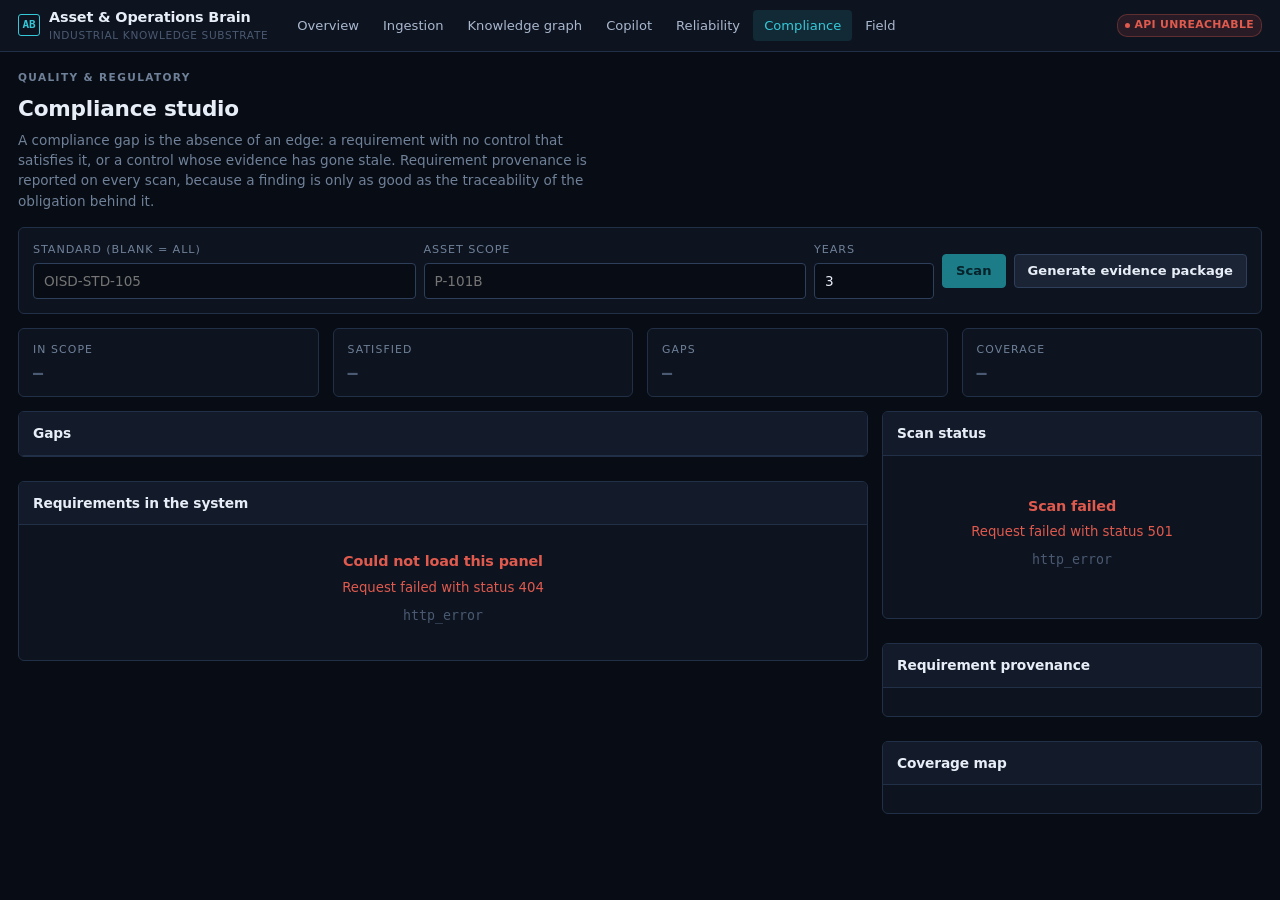
==== web/compliance.html @ 3c2814e4 "Day 1: foundation and system skeleton Builds the shared knowledge substrate the five capabilities si" ====
<!DOCTYPE html>
<html lang="en">
<head>
  <meta charset="utf-8">
  <meta name="viewport" content="width=device-width, initial-scale=1">
  <title>Compliance · Asset &amp; Operations Brain</title>
  <link rel="stylesheet" href="css/base.css">
  <style>
    .heat { display: grid; grid-template-columns: repeat(auto-fill, minmax(24px, 1fr)); gap: 3px; }
    .heat i { aspect-ratio: 1; border-radius: 2px; display: block; cursor: pointer; }
    .heat i.satisfied { background: var(--ok-bg); border: 1px solid var(--ok); }
    .heat i.no_control { background: var(--danger-bg); border: 1px solid var(--danger); }
    .heat i.evidence_stale, .heat i.evidence_missing { background: var(--warn-bg); border: 1px solid var(--warn); }
  </style>
</head>
<body>
  <header class="app-header" data-app-header></header>

  <main class="app-main">
    <div class="page-head">
      <div>
        <p class="eyebrow">Quality &amp; regulatory</p>
        <h1>Compliance studio</h1>
        <p class="lede">
          A compliance gap is the absence of an edge: a requirement with no control that satisfies
          it, or a control whose evidence has gone stale. Requirement provenance is reported on
          every scan, because a finding is only as good as the traceability of the obligation
          behind it.
        </p>
      </div>
    </div>

    <div class="card" style="margin-bottom:14px">
      <div class="card-body">
        <form class="toolbar" data-scan-form>
          <label class="field grow" style="margin:0">
            <span>Standard (blank = all)</span>
            <input type="text" name="standard" placeholder="OISD-STD-105" list="standard-list">
            <datalist id="standard-list"></datalist>
          </label>
          <label class="field grow" style="margin:0">
            <span>Asset scope</span>
            <input type="text" name="asset_tag" placeholder="P-101B">
          </label>
          <label class="field" style="margin:0;width:120px">
            <span>Years</span>
            <input type="number" name="years" value="3" min="1" max="25">
          </label>
          <button class="primary" type="submit">Scan</button>
          <button type="button" data-evidence-pack>Generate evidence package</button>
        </form>
      </div>
    </div>

    <section class="grid cols-4" data-summary aria-label="Compliance summary">
      <div class="metric"><div class="metric-label">In scope</div><div class="metric-value is-pending">—</div></div>
      <div class="metric"><div class="metric-label">Satisfied</div><div class="metric-value is-pending">—</div></div>
      <div class="metric"><div class="metric-label">Gaps</div><div class="metric-value is-pending">—</div></div>
      <div class="metric"><div class="metric-label">Coverage</div><div class="metric-value is-pending">—</div></div>
    </section>

    <div class="grid sidebar" style="margin-top:14px">
      <div class="stack">
        <section class="card">
          <div class="card-head">
            <h2>Gaps</h2>
            <span class="small dim" data-gap-count></span>
          </div>
          <div class="card-body flush scroll-y h-520" data-gaps></div>
        </section>

        <section class="card">
          <div class="card-head">
            <h2>Requirements in the system</h2>
            <span class="small dim" data-req-count></span>
          </div>
          <div class="card-body flush scroll-y h-360" data-requirements></div>
        </section>
      </div>

      <div class="stack">
        <section class="card">
          <div class="card-head"><h2>Scan status</h2></div>
          <div class="card-body" data-status></div>
        </section>

        <!-- Provenance is a first-class panel here, not a footnote. -->
        <section class="card">
          <div class="card-head"><h2>Requirement provenance</h2></div>
          <div class="card-body" data-provenance></div>
        </section>

        <section class="card">
          <div class="card-head"><h2>Coverage map</h2></div>
          <div class="card-body" data-heat></div>
        </section>

        <section class="card" data-detail-card hidden>
          <div class="card-head"><h2>Requirement</h2><button class="small ghost" data-close-detail>Close</button></div>
          <div class="card-body" data-detail></div>
        </section>
      </div>
    </div>
  </main>

  <script type="module">
    import { api } from './js/api.js';
    import {
      esc, provBadge, renderLoading, renderError, renderEmpty, renderCapability,
      mountHeader, mountSystemStatus, fmtDate, fmtNumber,
    } from './js/ui.js';

    mountHeader('compliance.html');
    mountSystemStatus(api);

    const $ = (sel) => document.querySelector(sel);
    let lastScan = null;

    function metric(label, value, foot, pending = false) {
      return `<div class="metric">
        <div class="metric-label">${esc(label)}</div>
        <div class="metric-value${pending ? ' is-pending' : ''}">${esc(value)}</div>
        ${foot ? `<div class="metric-foot">${foot}</div>` : ''}
      </div>`;
    }

    async function scan(scope) {
      const status = $('[data-status]');
      renderLoading(status, 'Scanning');
      renderLoading($('[data-gaps]'));
      try {
        const result = await api.compliance({ scope });
        lastScan = result;

        status.innerHTML = renderCapability(result.status);

        $('[data-summary]').innerHTML = [
          metric('In scope', fmtNumber(result.requirements_in_scope), provBadge('reference_taxonomy')),
          metric('Satisfied', fmtNumber(result.satisfied), provBadge('calculated_metric')),
          metric('Gaps', fmtNumber(result.gaps.length), provBadge('calculated_metric')),
          metric('Coverage',
                 result.coverage_pct === null ? 'n/a' : `${result.coverage_pct}%`,
                 provBadge('calculated_metric'),
                 result.coverage_pct === null),
        ].join('');

        renderProvenance(result);
        renderGaps(result.gaps);
        renderHeat(result);
      } catch (error) {
        renderError(status, error, { title: 'Scan failed' });
        $('[data-gaps]').innerHTML = '';
      }
    }

    function renderProvenance(result) {
      const node = $('[data-provenance]');
      const entries = Object.entries(result.requirement_provenance || {});
      if (!entries.length) {
        node.innerHTML = '<p class="small muted">No requirements loaded.</p>';
        return;
      }
      const paraphrased = result.requirement_provenance.paraphrase_for_demo || 0;
      node.innerHTML = `
        <dl class="kv">${entries.map(([status, count]) => `
          <dt>${esc(status.replaceAll('_', ' '))}</dt>
          <dd class="mono tabular">${count}</dd>`).join('')}</dl>
        ${paraphrased ? `
          <div class="capability" style="margin-top:12px;border-color:var(--warn)">
            <h4><span class="badge warn">Not audit-grade</span></h4>
            <p>${paraphrased} requirement(s) in scope carry plain-English text written for this
               project rather than verbatim standard text. Findings against them demonstrate the
               mechanism; they must not be used to assert a regulatory position.</p>
            <p class="small dim">See <code>data/requirements/README.md</code> for how to replace them.</p>
          </div>` : ''}`;
    }

    function renderGaps(gaps) {
      const node = $('[data-gaps]');
      $('[data-gap-count]').textContent = `${gaps.length} gap(s)`;
      if (!gaps.length) {
        renderEmpty(node, {
          title: 'No gaps in scope',
          body: 'Every requirement in scope is satisfied by a control with current evidence.',
        });
        return;
      }
      const severityBadge = { high: 'danger', medium: 'warn', low: 'neutral' };
      const typeLabel = {
        no_control: 'No control',
        content_gap: 'Inadequate control',
        evidence_stale: 'Evidence stale',
        evidence_missing: 'Evidence missing',
      };
      node.innerHTML = `<ul class="list">${gaps.map((gap) => `
        <li class="is-clickable" data-req="${esc(gap.req_id)}">
          <div class="row" style="justify-content:space-between">
            <span class="row tight">
              <span class="badge ${severityBadge[gap.severity] || 'neutral'}">${esc(gap.severity)}</span>
              <span class="badge neutral no-dot">${esc(typeLabel[gap.gap_type] || gap.gap_type)}</span>
              <strong class="mono small">${esc(gap.source_standard)} ${esc(gap.clause)}</strong>
            </span>
            <span class="row tight">
              <span class="badge ${gap.modality === 'shall' ? 'danger' : 'neutral'} no-dot"
                    title="shall = mandatory, should = recommended, may = permissive. These carry different legal weight.">${esc(gap.modality)}</span>
              ${provBadge(gap.data_class)}
            </span>
          </div>
          <div class="small" style="margin-top:5px;color:var(--fg-0)">${esc(gap.obligation_text)}</div>
          <div class="small dim" style="margin-top:4px">${esc(gap.detail)}</div>
          ${gap.latest_evidence ? `<div class="ts" style="margin-top:3px">latest evidence ${fmtDate(gap.latest_evidence)}</div>` : ''}
        </li>`).join('')}</ul>`;
    }

    function renderHeat(result) {
      const node = $('[data-heat]');
      const total = result.requirements_in_scope;
      if (!total) { node.innerHTML = '<p class="small muted">Nothing in scope.</p>'; return; }
      const gapByReq = new Map(result.gaps.map((g) => [g.req_id, g]));
      const cells = [];
      for (const gap of result.gaps) {
        cells.push(`<i class="${esc(gap.gap_type)}" data-req="${esc(gap.req_id)}"
                       title="${esc(`${gap.source_standard} ${gap.clause} — ${gap.gap_type}`)}"></i>`);
      }
      for (let i = 0; i < total - gapByReq.size; i += 1) {
        cells.push('<i class="satisfied" title="Satisfied with current evidence"></i>');
      }
      node.innerHTML = `
        <div class="heat">${cells.join('')}</div>
        <div class="row tight small dim" style="margin-top:10px">
          <span class="gv-key"><i style="width:9px;height:9px;border-radius:2px;display:inline-block;background:var(--ok)"></i> satisfied</span>
          <span class="gv-key"><i style="width:9px;height:9px;border-radius:2px;display:inline-block;background:var(--warn)"></i> evidence gap</span>
          <span class="gv-key"><i style="width:9px;height:9px;border-radius:2px;display:inline-block;background:var(--danger)"></i> no control</span>
        </div>`;
    }

    async function loadRequirements() {
      const node = $('[data-requirements]');
      renderLoading(node);
      try {
        const data = await api.requirements({ limit: 300 });
        $('[data-req-count]').textContent = `${data.total} loaded`;
        $('#standard-list').innerHTML = data.by_standard
          .map((s) => `<option value="${esc(s.source_standard)}">${s.n} requirement(s)</option>`).join('');

        if (!data.total) {
          renderEmpty(node, {
            title: 'No requirements loaded',
            body: 'Load a requirement set with scripts/load_requirements.py. See data/requirements/README.md for the provenance rules.',
          });
          return;
        }
        node.innerHTML = `<div class="table-wrap"><table class="data">
          <thead><tr><th>Requirement</th><th>Modality</th><th>Applies to</th><th class="num">Freq (mo)</th><th>Text status</th></tr></thead>
          <tbody>${data.items.map((r) => `
            <tr class="is-clickable" data-req="${esc(r.req_id)}">
              <td>
                <div class="mono small">${esc(r.source_standard)} ${esc(r.clause)}</div>
                <div class="small muted" style="max-width:44ch">${esc(r.obligation_text.slice(0, 110))}${r.obligation_text.length > 110 ? '…' : ''}</div>
              </td>
              <td><span class="badge ${r.modality === 'shall' ? 'danger' : 'neutral'} no-dot">${esc(r.modality)}</span></td>
              <td class="small muted">${esc(r.applies_to_class || 'any')}</td>
              <td class="num">${r.frequency_months ?? '—'}</td>
              <td><span class="badge ${r.text_status === 'verbatim' ? 'ok' : 'warn'} no-dot">${esc(r.text_status)}</span></td>
            </tr>`).join('')}</tbody></table></div>`;
        window.__requirements = new Map(data.items.map((r) => [r.req_id, r]));
      } catch (error) { renderError(node, error); }
    }

    document.addEventListener('click', (event) => {
      const target = event.target.closest('[data-req]');
      if (!target) return;
      const req = window.__requirements?.get(target.dataset.req);
      const gap = lastScan?.gaps.find((g) => g.req_id === target.dataset.req);
      if (!req && !gap) return;
      $('[data-detail-card]').hidden = false;
      const source = req || gap;
      $('[data-detail]').innerHTML = `
        <div class="row" style="margin-bottom:8px">
          <strong class="mono">${esc(source.source_standard)} ${esc(source.clause)}</strong>
          <span class="badge ${source.modality === 'shall' ? 'danger' : 'neutral'} no-dot">${esc(source.modality)}</span>
        </div>
        <p class="small" style="color:var(--fg-0)">${esc(source.obligation_text)}</p>
        <dl class="kv">
          <dt>Requirement id</dt><dd class="mono small">${esc(source.req_id)}</dd>
          ${req ? `
            <dt>Applies to class</dt><dd>${esc(req.applies_to_class || 'any')}</dd>
            <dt>Testable by</dt><dd class="mono small">${esc(req.testable_by || '—')}</dd>
            <dt>Frequency</dt><dd>${req.frequency_months ? `${req.frequency_months} months` : '—'}</dd>
            <dt>Text status</dt><dd><span class="badge ${req.text_status === 'verbatim' ? 'ok' : 'warn'} no-dot">${esc(req.text_status)}</span></dd>` : ''}
          ${gap ? `<dt>Gap</dt><dd><span class="badge danger">${esc(gap.gap_type)}</span></dd>
                   <dt>Detail</dt><dd class="small">${esc(gap.detail)}</dd>` : ''}
        </dl>
        ${req?.provenance_note ? `
          <div class="divider"></div>
          <h4>Provenance</h4>
          <p class="small muted">${esc(req.provenance_note)}</p>` : ''}`;
    });

    $('[data-close-detail]').addEventListener('click', () => { $('[data-detail-card]').hidden = true; });

    $('[data-scan-form]').addEventListener('submit', (event) => {
      event.preventDefault();
      const form = new FormData(event.currentTarget);
      scan({
        standard: String(form.get('standard') || '').trim() || null,
        asset_tag: String(form.get('asset_tag') || '').trim() || null,
        years: Number(form.get('years')) || 3,
      });
    });

    $('[data-evidence-pack]').addEventListener('click', async () => {
      const status = $('[data-status]');
      renderLoading(status, 'Requesting package');
      try {
        const response = await fetch('/api/v1/compliance/evidence-package', {
          method: 'POST',
          headers: { 'Content-Type': 'application/json' },
          body: JSON.stringify({ scope: { years: 3 } }),
        });
        const body = await response.json();
        status.innerHTML = renderCapability(body.status);
      } catch (error) { renderError(status, error); }
    });

    loadRequirements();
    scan({ years: 3 });
  </script>
</body>
</html>
---- web/css/base.css ----
/* =============================================================================
   Unified Asset & Operations Brain -- design system.

   Dark navy industrial. Restrained accent colours: colour carries meaning here,
   it is not decoration. Green/amber/red are reserved for confidence and
   severity, and the provenance badges have their own muted palette so they read
   as metadata rather than as alarms.

   No framework, no build step. Custom properties do the work a utility class
   library would otherwise do.
   ============================================================================= */

:root {
  /* Surfaces, darkest to lightest */
  --bg-0: #080c14;
  --bg-1: #0d131f;
  --bg-2: #131b2a;
  --bg-3: #1a2435;
  --bg-4: #223047;

  /* Lines */
  --line: #223047;
  --line-strong: #2e3f5c;

  /* Text */
  --fg-0: #e8eef7;
  --fg-1: #a9b8ce;
  --fg-2: #6f8199;
  --fg-3: #4a5a72;

  /* Accent: a single instrument cyan. Used for interaction, never for status. */
  --accent: #35c8d8;
  --accent-dim: #1c7c88;
  --accent-bg: rgba(53, 200, 216, 0.12);

  /* Status. These three mean exactly one thing each. */
  --ok: #3fb96a;
  --ok-bg: rgba(63, 185, 106, 0.13);
  --warn: #e0a53a;
  --warn-bg: rgba(224, 165, 58, 0.13);
  --danger: #e05a4e;
  --danger-bg: rgba(224, 90, 78, 0.13);
  --info: #5b8def;
  --info-bg: rgba(91, 141, 239, 0.13);

  /* Provenance badge palette -- deliberately muted, so a data-class label never
     competes with a real alarm for attention. */
  --prov-real: #6fa8dc;
  --prov-synthetic: #b07fd0;
  --prov-model: #d59a6a;
  --prov-calc: #7fc4a8;
  --prov-taxonomy: #8b9bb4;
  --prov-attested: #4fb37a;

  --radius: 4px;
  --radius-lg: 6px;
  --mono: ui-monospace, "SF Mono", "Cascadia Mono", "JetBrains Mono", Menlo, Consolas, monospace;
  --sans: "Inter", -apple-system, BlinkMacSystemFont, "Segoe UI", Roboto, system-ui, sans-serif;

  --shadow: 0 1px 2px rgba(0, 0, 0, 0.4), 0 4px 16px rgba(0, 0, 0, 0.25);
  --header-h: 52px;
}

*, *::before, *::after { box-sizing: border-box; }

html { color-scheme: dark; }

body {
  margin: 0;
  background: var(--bg-0);
  color: var(--fg-0);
  font-family: var(--sans);
  font-size: 13.5px;
  line-height: 1.5;
  -webkit-font-smoothing: antialiased;
}

/* ---------------------------------------------------------------- typography */

h1, h2, h3, h4 { margin: 0; font-weight: 600; letter-spacing: -0.01em; }
h1 { font-size: 1.35rem; }
h2 { font-size: 1.05rem; }
h3 { font-size: 0.92rem; }
h4 { font-size: 0.82rem; color: var(--fg-1); }
p { margin: 0 0 0.7em; }
a { color: var(--accent); text-decoration: none; }
a:hover { text-decoration: underline; }
code, .mono, .tag { font-family: var(--mono); font-size: 0.92em; }

.eyebrow {
  font-size: 0.66rem;
  font-weight: 600;
  letter-spacing: 0.13em;
  text-transform: uppercase;
  color: var(--fg-2);
}
.muted { color: var(--fg-2); }
.dim { color: var(--fg-3); }
.small { font-size: 0.8rem; }
.tabular { font-variant-numeric: tabular-nums; }

/* Asset tags are identifiers and must be visually unambiguous: P-101A and
   P-101B differ by one glyph, so they get a monospace face and a chip. */
.tag {
  display: inline-block;
  padding: 1px 6px;
  border: 1px solid var(--line-strong);
  border-radius: var(--radius);
  background: var(--bg-3);
  color: var(--fg-0);
  font-weight: 600;
  letter-spacing: 0.02em;
  white-space: nowrap;
}
.tag.is-link { cursor: pointer; }
.tag.is-link:hover { border-color: var(--accent-dim); color: var(--accent); }

time, .ts { font-family: var(--mono); font-size: 0.82em; color: var(--fg-2); }

/* --------------------------------------------------------------------- shell */

.app-header {
  position: sticky;
  top: 0;
  z-index: 40;
  display: flex;
  align-items: center;
  gap: 18px;
  height: var(--header-h);
  padding: 0 18px;
  background: var(--bg-1);
  border-bottom: 1px solid var(--line);
}

.brand { display: flex; align-items: center; gap: 9px; flex-shrink: 0; }
.brand-mark {
  width: 22px; height: 22px;
  border: 1.5px solid var(--accent);
  border-radius: 3px;
  display: grid; place-items: center;
  color: var(--accent);
  font-family: var(--mono); font-size: 11px; font-weight: 700;
}
.brand-name { font-weight: 650; font-size: 0.9rem; letter-spacing: -0.01em; }
.brand-sub { font-size: 0.66rem; color: var(--fg-3); letter-spacing: 0.06em; text-transform: uppercase; }

.app-nav { display: flex; gap: 2px; overflow-x: auto; flex: 1; scrollbar-width: none; }
.app-nav::-webkit-scrollbar { display: none; }
.app-nav a {
  padding: 6px 11px;
  border-radius: var(--radius);
  color: var(--fg-1);
  font-size: 0.82rem;
  font-weight: 500;
  white-space: nowrap;
  text-decoration: none;
}
.app-nav a:hover { background: var(--bg-2); color: var(--fg-0); text-decoration: none; }
.app-nav a[aria-current="page"] { background: var(--accent-bg); color: var(--accent); }

.header-status { display: flex; align-items: center; gap: 8px; flex-shrink: 0; }

.app-main { padding: 18px; max-width: 1680px; margin: 0 auto; }

.page-head {
  display: flex;
  align-items: flex-end;
  justify-content: space-between;
  gap: 18px;
  flex-wrap: wrap;
  margin-bottom: 16px;
}
.page-head .lede { color: var(--fg-2); max-width: 68ch; margin: 4px 0 0; font-size: 0.85rem; }

/* --------------------------------------------------------------------- cards */

.card {
  background: var(--bg-1);
  border: 1px solid var(--line);
  border-radius: var(--radius-lg);
  overflow: hidden;
}
.card + .card { margin-top: 14px; }
.card-head {
  display: flex;
  align-items: center;
  justify-content: space-between;
  gap: 12px;
  padding: 11px 14px;
  border-bottom: 1px solid var(--line);
  background: var(--bg-2);
}
.card-head h2, .card-head h3 { font-size: 0.86rem; }
.card-body { padding: 14px; }
.card-body.flush { padding: 0; }

.grid { display: grid; gap: 14px; }
.grid.cols-2 { grid-template-columns: repeat(2, minmax(0, 1fr)); }
.grid.cols-3 { grid-template-columns: repeat(3, minmax(0, 1fr)); }
.grid.cols-4 { grid-template-columns: repeat(4, minmax(0, 1fr)); }
.grid.sidebar { grid-template-columns: minmax(0, 1fr) 380px; align-items: start; }
.grid.sidebar-left { grid-template-columns: 300px minmax(0, 1fr); align-items: start; }

/* -------------------------------------------------------------------- metrics */

.metric { padding: 13px 14px; background: var(--bg-1); border: 1px solid var(--line); border-radius: var(--radius-lg); }
.metric-label { font-size: 0.68rem; letter-spacing: 0.1em; text-transform: uppercase; color: var(--fg-2); }
.metric-value {
  font-family: var(--mono);
  font-size: 1.65rem;
  font-weight: 600;
  line-height: 1.15;
  margin-top: 5px;
  font-variant-numeric: tabular-nums;
}
.metric-value.is-pending { color: var(--fg-3); font-size: 1.05rem; }
.metric-foot { margin-top: 6px; font-size: 0.72rem; color: var(--fg-3); }

/* --------------------------------------------------------------------- badges */

.badge {
  display: inline-flex;
  align-items: center;
  gap: 5px;
  padding: 2px 7px;
  border-radius: 10px;
  border: 1px solid transparent;
  font-size: 0.68rem;
  font-weight: 600;
  letter-spacing: 0.03em;
  white-space: nowrap;
  text-transform: uppercase;
}
.badge::before { content: ""; width: 5px; height: 5px; border-radius: 50%; background: currentColor; }
.badge.no-dot::before { display: none; }

.badge.ok      { color: var(--ok);     background: var(--ok-bg);     border-color: rgba(63,185,106,.3); }
.badge.warn    { color: var(--warn);   background: var(--warn-bg);   border-color: rgba(224,165,58,.3); }
.badge.danger  { color: var(--danger); background: var(--danger-bg); border-color: rgba(224,90,78,.3); }
.badge.info    { color: var(--info);   background: var(--info-bg);   border-color: rgba(91,141,239,.3); }
.badge.neutral { color: var(--fg-2);   background: var(--bg-3);      border-color: var(--line-strong); }

/* Provenance badges. Every displayed operational value carries one. */
.prov {
  display: inline-flex;
  align-items: center;
  padding: 1px 6px;
  border-radius: 3px;
  font-size: 0.63rem;
  font-weight: 600;
  letter-spacing: 0.06em;
  text-transform: uppercase;
  border: 1px solid currentColor;
  background: var(--bg-2);
  white-space: nowrap;
}
.prov.real_source_document { color: var(--prov-real); }
.prov.synthetic_test_data  { color: var(--prov-synthetic); }
.prov.model_derived        { color: var(--prov-model); }
.prov.calculated_metric    { color: var(--prov-calc); }
.prov.reference_taxonomy   { color: var(--prov-taxonomy); }
.prov.human_attested       { color: var(--prov-attested); }

/* Confidence meter -- always visible on an answer, never optional. */
.confidence { display: flex; align-items: center; gap: 9px; }
.confidence-bar { position: relative; width: 96px; height: 5px; background: var(--bg-3); border-radius: 3px; overflow: hidden; }
.confidence-fill { position: absolute; inset: 0 auto 0 0; border-radius: 3px; transition: width .3s ease; }
.confidence-fill.high { background: var(--ok); }
.confidence-fill.medium { background: var(--warn); }
.confidence-fill.low { background: var(--danger); }

/* -------------------------------------------------------------------- tables */

.table-wrap { overflow-x: auto; }
table.data { width: 100%; border-collapse: collapse; font-size: 0.8rem; }
table.data th {
  position: sticky; top: 0;
  text-align: left;
  padding: 8px 11px;
  background: var(--bg-2);
  border-bottom: 1px solid var(--line-strong);
  font-size: 0.66rem;
  font-weight: 600;
  letter-spacing: 0.09em;
  text-transform: uppercase;
  color: var(--fg-2);
  white-space: nowrap;
}
table.data td { padding: 8px 11px; border-bottom: 1px solid var(--line); vertical-align: top; }
table.data tbody tr:hover { background: var(--bg-2); }
table.data td.num { text-align: right; font-family: var(--mono); font-variant-numeric: tabular-nums; }
table.data tr.is-clickable { cursor: pointer; }

/* ------------------------------------------------------------------- controls */

button, .btn {
  font: inherit;
  font-size: 0.82rem;
  font-weight: 550;
  padding: 6px 13px;
  border-radius: var(--radius);
  border: 1px solid var(--line-strong);
  background: var(--bg-3);
  color: var(--fg-0);
  cursor: pointer;
  display: inline-flex;
  align-items: center;
  gap: 6px;
  white-space: nowrap;
}
button:hover, .btn:hover { background: var(--bg-4); text-decoration: none; }
button:disabled { opacity: 0.45; cursor: not-allowed; }
button.primary { background: var(--accent-dim); border-color: var(--accent-dim); color: #06222a; font-weight: 650; }
button.primary:hover { background: var(--accent); border-color: var(--accent); }
button.ghost { background: transparent; }
button.small { padding: 3px 9px; font-size: 0.74rem; }

input[type="text"], input[type="search"], input[type="number"], select, textarea {
  font: inherit;
  font-size: 0.85rem;
  width: 100%;
  padding: 7px 10px;
  border-radius: var(--radius);
  border: 1px solid var(--line-strong);
  background: var(--bg-0);
  color: var(--fg-0);
}
input:focus, select:focus, textarea:focus, button:focus-visible, a:focus-visible {
  outline: 2px solid var(--accent);
  outline-offset: 1px;
}
textarea { resize: vertical; min-height: 66px; font-family: inherit; }
label.field { display: block; margin-bottom: 10px; }
label.field > span { display: block; font-size: 0.7rem; letter-spacing: 0.08em; text-transform: uppercase; color: var(--fg-2); margin-bottom: 4px; }

.toolbar { display: flex; gap: 8px; align-items: center; flex-wrap: wrap; }
.toolbar .grow { flex: 1; min-width: 180px; }

/* ------------------------------------------------------- loading / empty / error
   Three distinct states, because "nothing here" and "it broke" and "still
   working" must never look alike. */

.state { padding: 26px 18px; text-align: center; color: var(--fg-2); }
.state h3 { color: var(--fg-1); margin-bottom: 5px; font-size: 0.9rem; }
.state p { max-width: 56ch; margin: 0 auto 0.6em; font-size: 0.83rem; }
.state.error { color: var(--danger); }
.state.error h3 { color: var(--danger); }
.state pre { text-align: left; margin: 10px auto 0; max-width: 620px; }

.spinner {
  width: 15px; height: 15px;
  border: 2px solid var(--line-strong);
  border-top-color: var(--accent);
  border-radius: 50%;
  display: inline-block;
  animation: spin .7s linear infinite;
  vertical-align: -2px;
}
@keyframes spin { to { transform: rotate(360deg); } }

.skeleton {
  background: linear-gradient(90deg, var(--bg-2) 25%, var(--bg-3) 50%, var(--bg-2) 75%);
  background-size: 200% 100%;
  animation: shimmer 1.3s infinite;
  border-radius: var(--radius);
  height: 13px;
}
@keyframes shimmer { to { background-position: -200% 0; } }
@media (prefers-reduced-motion: reduce) {
  .spinner, .skeleton { animation: none; }
}

/* A capability that is not configured is a first-class UI state: it explains
   what is missing and what would enable it. It is never styled as an error. */
.capability {
  border: 1px dashed var(--line-strong);
  border-radius: var(--radius-lg);
  padding: 12px 14px;
  background: var(--bg-2);
}
.capability h4 { display: flex; align-items: center; gap: 8px; margin-bottom: 5px; }
.capability p { font-size: 0.82rem; color: var(--fg-1); margin-bottom: 8px; }
.capability .env {
  font-family: var(--mono);
  font-size: 0.74rem;
  color: var(--warn);
  background: var(--bg-0);
  border: 1px solid var(--line);
  border-radius: var(--radius);
  padding: 6px 9px;
  display: block;
  overflow-x: auto;
}

/* -------------------------------------------------------------------- misc */

pre {
  margin: 0;
  padding: 11px;
  background: var(--bg-0);
  border: 1px solid var(--line);
  border-radius: var(--radius);
  overflow-x: auto;
  font-family: var(--mono);
  font-size: 0.76rem;
  line-height: 1.5;
  color: var(--fg-1);
}

.kv { display: grid; grid-template-columns: minmax(120px, auto) 1fr; gap: 5px 14px; font-size: 0.83rem; }
.kv dt { color: var(--fg-2); }
.kv dd { margin: 0; }

.stack { display: flex; flex-direction: column; gap: 10px; }
.row { display: flex; align-items: center; gap: 9px; flex-wrap: wrap; }
.row.tight { gap: 6px; }
.spacer { flex: 1; }
.divider { height: 1px; background: var(--line); margin: 12px 0; }

.list { list-style: none; margin: 0; padding: 0; }
.list > li { padding: 10px 14px; border-bottom: 1px solid var(--line); }
.list > li:last-child { border-bottom: 0; }

.scroll-y { overflow-y: auto; }
.h-260 { max-height: 260px; }
.h-360 { max-height: 360px; }
.h-520 { max-height: 520px; }

.sr-only {
  position: absolute; width: 1px; height: 1px;
  padding: 0; margin: -1px; overflow: hidden;
  clip: rect(0 0 0 0); white-space: nowrap; border: 0;
}

/* ------------------------------------------------------------------ responsive */

@media (max-width: 1180px) {
  .grid.sidebar, .grid.sidebar-left { grid-template-columns: minmax(0, 1fr); }
  .grid.cols-4 { grid-template-columns: repeat(2, minmax(0, 1fr)); }
}
@media (max-width: 780px) {
  .app-main { padding: 12px; }
  .grid.cols-2, .grid.cols-3, .grid.cols-4 { grid-template-columns: minmax(0, 1fr); }
  .brand-sub { display: none; }
  .page-head { flex-direction: column; align-items: flex-start; }
}
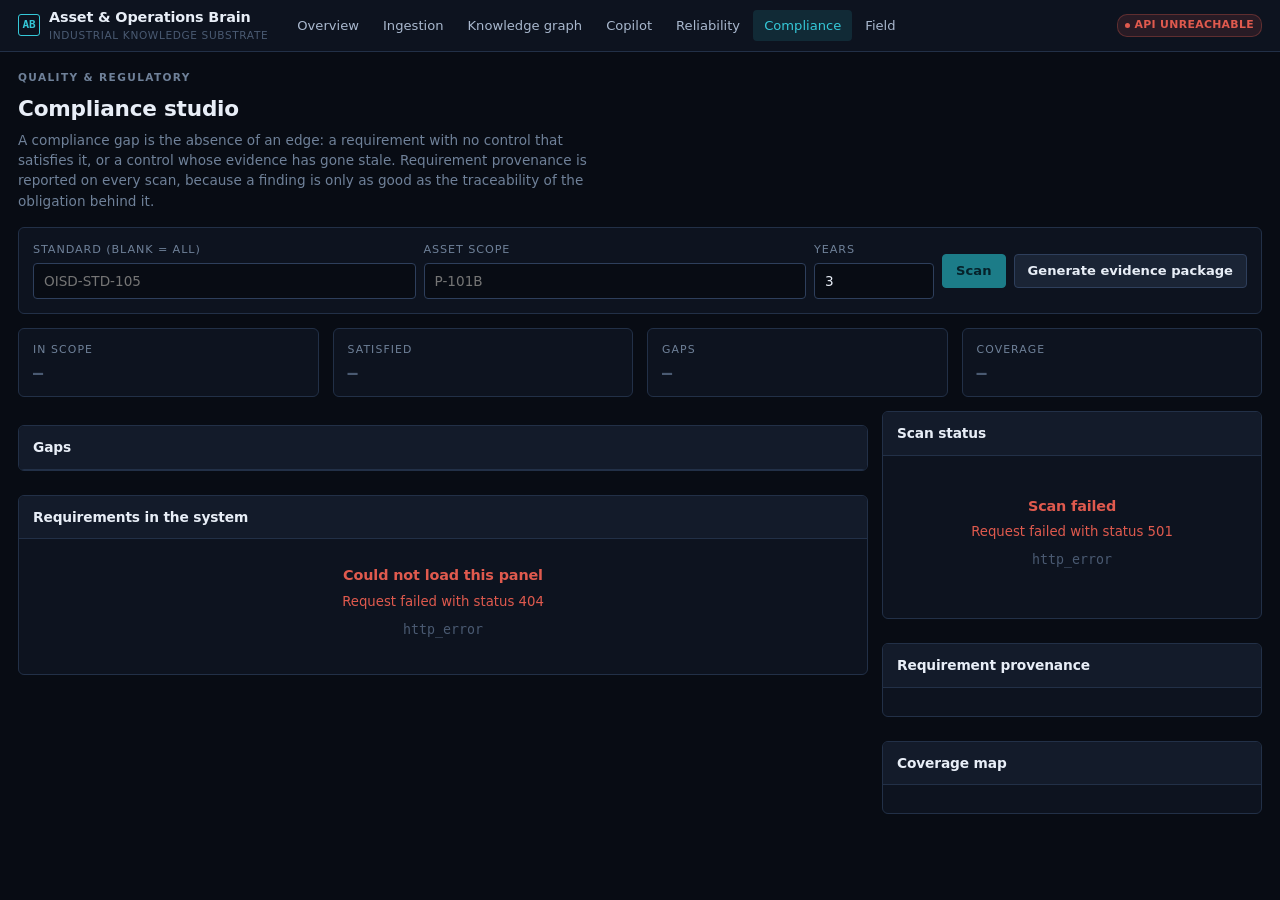
==== commit 708bb97a: "Day 4: RCA, compliance, lessons learned and the proactive path Three intelligence agents over the sa" ====
--- a/web/compliance.html
+++ b/web/compliance.html
@@ -61,7 +61,19 @@
 
     <div class="grid sidebar" style="margin-top:14px">
       <div class="stack">
-        <section class="card">
+                <section class="card" data-eval-card hidden>
+          <div class="card-head">
+            <h2>Requirement findings</h2>
+            <span class="small dim" data-eval-note></span>
+          </div>
+          <div class="card-body flush">
+            <div class="counters" data-eval-counters></div>
+            <div class="row tight" style="padding:0 14px 10px" data-eval-filters></div>
+            <div class="scroll-y h-520" data-findings></div>
+          </div>
+        </section>
+
+<section class="card">
           <div class="card-head">
             <h2>Gaps</h2>
             <span class="small dim" data-gap-count></span>
@@ -302,11 +314,13 @@
     $('[data-scan-form]').addEventListener('submit', (event) => {
       event.preventDefault();
       const form = new FormData(event.currentTarget);
-      scan({
-        standard: String(form.get('standard') || '').trim() || null,
-        asset_tag: String(form.get('asset_tag') || '').trim() || null,
-        years: Number(form.get('years')) || 3,
-      });
+      const standard = String(form.get('standard') || '').trim() || null;
+      const assetTag = String(form.get('asset_tag') || '').trim() || null;
+      scan({ standard, asset_tag: assetTag, years: Number(form.get('years')) || 3 });
+      // The coverage scan and the per-requirement evaluation answer different
+      // questions, so both run: one reports which requirements have any control
+      // at all, the other whether stored evidence actually satisfies them.
+      loadEvaluation(assetTag, standard);
     });
 
     $('[data-evidence-pack]').addEventListener('click', async () => {
@@ -325,6 +339,135 @@
 
     loadRequirements();
     scan({ years: 3 });
+
+    // ---------------------------------------------------------------- day 4
+
+    const show = (sel, visible = true) => { const n = $(sel); if (n) n.hidden = !visible; };
+
+    //: The four states, kept visually and semantically distinct. Conflating "we
+    //: checked and it fails" with "we could not check" is the specific
+    //: dishonesty a compliance dashboard is most tempted into, because merging
+    //: them produces a single satisfying percentage.
+    const STATE_LABEL = {
+      satisfied: ['ok', 'Satisfied'],
+      gap: ['danger', 'Gap'],
+      needs_verification: ['warn', 'Needs verification'],
+      not_evaluable: ['neutral', 'Not evaluable'],
+    };
+
+    let evaluation = null;
+    let stateFilter = 'all';
+
+    async function loadEvaluation(assetTag, standard) {
+      show('[data-eval-card]');
+      const node = $('[data-findings]');
+      renderLoading(node, 'Evaluating requirements against stored evidence');
+      try {
+        const params = {};
+        if (assetTag) params.asset_tag = assetTag;
+        if (standard) params.standard = standard;
+        evaluation = await api.complianceEvaluate(params);
+        renderEvaluation();
+      } catch (error) {
+        renderError(node, error, { title: 'Could not evaluate requirements' });
+      }
+    }
+
+    function renderEvaluation() {
+      const d = evaluation;
+      $('[data-eval-note]').textContent =
+        `${d.requirements_loaded} requirement(s) loaded · scope ${d.assets_in_scope.join(', ') || 'all assets'}`;
+
+      // The headline figure is explicitly "of decidable", and the count it is
+      // taken over is shown next to it. A percentage whose denominator is hidden
+      // is how an unexamined estate comes to look green.
+      const pct = d.coverage_pct_of_decidable;
+      $('[data-eval-counters]').innerHTML = `
+        <div class="counter"><span class="counter-value ok">${d.satisfied}</span><span class="counter-label">Satisfied</span></div>
+        <div class="counter"><span class="counter-value danger">${d.gaps}</span><span class="counter-label">Gaps</span></div>
+        <div class="counter"><span class="counter-value warn">${d.needs_verification}</span><span class="counter-label">Needs verification</span></div>
+        <div class="counter"><span class="counter-value dim">${d.not_evaluable}</span><span class="counter-label">Not evaluable</span></div>
+        <div class="counter">
+          <span class="counter-value">${pct === null ? 'n/a' : pct + '%'}</span>
+          <span class="counter-label">of ${d.decidable_count} decidable</span>
+        </div>`;
+
+      const counts = { all: d.findings.length };
+      for (const f of d.findings) counts[f.state] = (counts[f.state] || 0) + 1;
+      $('[data-eval-filters]').innerHTML = ['all', 'gap', 'needs_verification', 'satisfied', 'not_evaluable']
+        .filter((k) => k === 'all' || counts[k])
+        .map((k) => `<button type="button" class="small ${stateFilter === k ? '' : 'ghost'}" data-state="${k}">
+            ${k === 'all' ? 'All' : STATE_LABEL[k][1]} (${counts[k] || 0})
+          </button>`).join('');
+
+      const shown = d.findings.filter((f) => stateFilter === 'all' || f.state === stateFilter);
+      $('[data-findings]').innerHTML = `<ul class="list">${shown.map(renderFinding).join('')}</ul>`;
+    }
+
+    function renderFinding(f) {
+      const [tone, label] = STATE_LABEL[f.state] || ['neutral', f.state];
+      return `<li class="finding ${esc(f.state)}">
+        <div class="row" style="justify-content:space-between">
+          <span class="row tight">
+            <span class="badge ${tone}">${esc(label)}</span>
+            <strong class="small mono">${esc(f.req_id)}</strong>
+            <span class="small dim">${esc(f.source_standard)}${f.clause ? ' ' + esc(f.clause) : ''}</span>
+            ${f.asset_tag ? `<span class="badge neutral no-dot mono">${esc(f.asset_tag)}</span>` : ''}
+          </span>
+          <span class="small dim">${esc(f.testable_by.replaceAll('_', ' '))}</span>
+        </div>
+        <div class="small" style="margin-top:5px;color:var(--fg-1)">${esc(f.obligation_text)}</div>
+        <div class="small dim" style="margin-top:4px">${esc(f.reason)}</div>
+        <div class="row tight small dim" style="margin-top:5px">
+          <span title="How the requirement text was sourced">text: ${esc(f.text_status.replaceAll('_', ' '))}</span>
+          ${f.frequency_months ? `<span>· every ${f.frequency_months} months</span>` : ''}
+          ${f.due_by ? `<span>· next due ${esc(f.due_by)}</span>` : ''}
+          ${f.owner ? `<span>· owner ${esc(f.owner)}</span>` : ''}
+        </div>
+        ${f.evidence?.length ? `<details style="margin-top:6px">
+          <summary class="small">Evidence (${f.evidence.length})</summary>
+          <ul class="mention-list">${f.evidence.map(renderEvidence).join('')}</ul>
+        </details>` : ''}
+        ${f.controls?.length ? `<details style="margin-top:6px">
+          <summary class="small">Candidate controls (${f.controls.length}) — require human verification</summary>
+          <ul class="mention-list">${f.controls.map((c) => `<li>
+            <span class="mono small">${esc(c.doc_title || c.doc_id)}</span>
+            ${c.is_current === false ? '<span class="badge warn no-dot">superseded</span>' : ''}
+            <span class="small dim">match ${(c.match_score * 100).toFixed(0)}%${c.section_path ? ' · ' + esc(c.section_path) : ''}</span>
+            <div class="small" style="color:var(--fg-1)">${esc((c.snippet || '').slice(0, 200))}</div>
+          </li>`).join('')}</ul>
+        </details>` : ''}
+      </li>`;
+    }
+
+    function renderEvidence(e) {
+      if (e.kind === 'inspection_record') {
+        return `<li>
+          <span class="mono small">${esc(e.inspection_id)}</span>
+          <span class="small dim">${esc(e.method || '')} · ${esc(e.inspected_on || 'undated')}${e.cml_id ? ' · CML ' + esc(e.cml_id) : ''}${e.inspector ? ' · ' + esc(e.inspector) : ''}</span>
+          ${e.thickness_mm ? `<span class="small mono tabular"> ${e.thickness_mm} mm${e.min_required_mm ? ' (min ' + e.min_required_mm + ')' : ''}</span>` : ''}
+          ${e.finding ? `<div class="small" style="color:var(--fg-1)">${esc(e.finding)}</div>` : ''}
+        </li>`;
+      }
+      if (e.moc_id) {
+        return `<li>
+          <span class="mono small">${esc(e.moc_id)}</span>
+          <span class="small dim">approved ${esc(e.approved_on || 'undated')} · affects ${esc(e.asset_tag || '')}</span>
+          <div class="small" style="color:var(--fg-1)">${esc((e.change || '').slice(0, 180))}</div>
+          ${e.stale_documents?.length ? `<div class="small dim">Documents not revised since: ${
+            e.stale_documents.map((d) => esc(d.title || d.doc_id)).join(', ')}</div>` : ''}
+        </li>`;
+      }
+      return `<li><span class="small">${esc(JSON.stringify(e).slice(0, 200))}</span></li>`;
+    }
+
+    document.addEventListener('click', (event) => {
+      const button = event.target.closest('[data-state]');
+      if (!button || !evaluation) return;
+      stateFilter = button.dataset.state;
+      renderEvaluation();
+    });
+
   </script>
 </body>
 </html>
--- a/web/css/base.css
+++ b/web/css/base.css
@@ -444,3 +444,167 @@
   .brand-sub { display: none; }
   .page-head { flex-direction: column; align-items: flex-start; }
 }
+
+/* ============================================================ copilot: claims,
+   graph entities, retrieval trace and the source viewer.
+
+   The design principle for this group: evidence should look reachable. A
+   citation that renders as plain text reads as a footnote nobody expects to
+   follow; one that renders as a control invites the check the system depends on
+   people actually making. */
+
+.claim-list { margin: 0; padding-left: 20px; display: flex; flex-direction: column; gap: 9px; }
+.claim-list li { line-height: 1.5; }
+.claim-text { color: var(--fg-0); }
+.claim-source { display: block; margin-top: 2px; }
+
+.cite-link {
+  color: var(--accent);
+  text-decoration: none;
+  font-size: 0.78rem;
+  padding: 0 2px;
+  border-radius: 3px;
+  white-space: nowrap;
+}
+.cite-link:hover, .cite-link:focus-visible { background: var(--accent-bg); text-decoration: underline; }
+
+.citation-row { cursor: pointer; position: relative; }
+.citation-row:hover, .citation-row:focus-visible { background: var(--bg-3); outline: none; }
+.citation-row:focus-visible { box-shadow: inset 2px 0 0 var(--accent); }
+.cite-open { color: var(--accent); opacity: 0; transition: opacity .12s ease; display: block; margin-top: 5px; }
+.citation-row:hover .cite-open, .citation-row:focus-visible .cite-open { opacity: 1; }
+
+.sub-question {
+  border-left: 2px solid var(--line-strong);
+  padding-left: 8px;
+  color: var(--fg-1);
+}
+
+.entity-chip {
+  display: inline-flex; align-items: baseline; gap: 6px;
+  padding: 3px 8px; border-radius: 4px;
+  background: var(--bg-3); border: 1px solid var(--line);
+  font-size: 0.76rem;
+}
+.entity-chip.anchor { border-color: var(--accent); background: var(--accent-bg); }
+.entity-label { color: var(--fg-2); text-transform: uppercase; font-size: 0.66rem; letter-spacing: .04em; }
+
+.trace-bar { height: 4px; background: var(--bg-3); border-radius: 2px; margin-top: 5px; overflow: hidden; }
+.trace-fill { height: 100%; background: var(--accent); border-radius: 2px; }
+.trace-fill.muted-fill { background: var(--fg-2); }
+
+/* Source viewer -- a right-hand sheet rather than a modal over the answer, so
+   the reader can compare the claim with its source without losing either. */
+.source-viewer {
+  position: fixed; inset: 0 0 0 auto;
+  width: min(900px, 92vw);
+  background: var(--bg-1);
+  border-left: 1px solid var(--line-strong);
+  box-shadow: -18px 0 48px rgba(0, 0, 0, .42);
+  display: flex; flex-direction: column;
+  z-index: 60;
+}
+.source-viewer-head {
+  display: flex; align-items: flex-start; justify-content: space-between; gap: 12px;
+  padding: 13px 16px; border-bottom: 1px solid var(--line);
+  background: var(--bg-2);
+}
+.source-viewer-body { padding: 16px; overflow-y: auto; flex: 1; }
+.source-grid { display: grid; grid-template-columns: minmax(0, 1fr) minmax(0, 1fr); gap: 18px; }
+.source-text {
+  white-space: pre-wrap;
+  font-size: 0.8rem; line-height: 1.6;
+  background: var(--bg-2); border: 1px solid var(--line);
+  border-radius: 5px; padding: 11px;
+  max-height: 46vh; overflow-y: auto;
+}
+.source-text mark { background: var(--accent-bg); color: var(--fg-0); border-bottom: 1px solid var(--accent); }
+.source-page { width: 100%; border: 1px solid var(--line); border-radius: 5px; background: #fff; }
+.mention-list { margin: 6px 0 0; padding-left: 18px; font-size: 0.76rem; line-height: 1.7; }
+
+@media (max-width: 860px) {
+  .source-viewer { width: 100vw; }
+  .source-grid { grid-template-columns: minmax(0, 1fr); }
+}
+
+/* Inline notices. Used where the *standing* of a document has to be read before
+   its content -- a superseded procedure, an unresolved revision conflict. These
+   are deliberately heavier than a badge: missing one has consequences. */
+.notice {
+  border: 1px solid var(--line-strong);
+  border-left-width: 3px;
+  border-radius: 5px;
+  padding: 9px 11px;
+  font-size: 0.8rem;
+  line-height: 1.55;
+  margin-bottom: 12px;
+  background: var(--bg-2);
+}
+.notice strong { display: block; margin-bottom: 2px; }
+.notice.warn   { border-left-color: var(--warn);   background: var(--warn-bg); color: var(--fg-0); }
+.notice.danger { border-left-color: var(--danger); background: var(--danger-bg); color: var(--fg-0); }
+.notice.info   { border-left-color: var(--info);   background: var(--info-bg); color: var(--fg-0); }
+.notice a { color: inherit; }
+
+/* Timeline. One axis for the asset and its siblings, because a pattern across a
+   duty/standby pair is invisible in two separate lists — which is precisely how
+   two identical seal failures three years apart went uninvestigated together. */
+.timeline > li { position: relative; padding-left: 16px; }
+.timeline > li::before {
+  content: ""; position: absolute; left: 4px; top: 14px;
+  width: 7px; height: 7px; border-radius: 50%;
+  background: var(--accent); box-shadow: 0 0 0 2px var(--bg-1);
+}
+.timeline > li::after {
+  content: ""; position: absolute; left: 7px; top: 21px; bottom: -12px; width: 1px;
+  background: var(--line-strong);
+}
+.timeline > li:last-child::after { display: none; }
+/* Sibling events read as related-but-elsewhere: same axis, hollow marker. */
+.timeline > li.sibling::before { background: var(--bg-1); box-shadow: 0 0 0 2px var(--fg-2); }
+
+/* Compliance findings. The four states are visually distinct because conflating
+   "we checked and it fails" with "we could not check" is the specific dishonesty
+   this dashboard exists to avoid. */
+.finding { border-left: 3px solid var(--line-strong); padding-left: 10px; }
+.finding.satisfied          { border-left-color: var(--ok); }
+.finding.gap                { border-left-color: var(--danger); }
+.finding.needs_verification { border-left-color: var(--warn); }
+.finding.not_evaluable      { border-left-color: var(--fg-2); opacity: .78; }
+
+/* Counter strip. Used where a handful of headline numbers need to be readable
+   at a glance and the denominator matters as much as the numerator — a
+   compliance count is meaningless without knowing what it was taken over. */
+.counters {
+  display: grid; grid-template-columns: repeat(auto-fit, minmax(110px, 1fr));
+  gap: 1px; background: var(--line); border-bottom: 1px solid var(--line);
+}
+.counter { background: var(--bg-2); padding: 11px 13px; display: flex; flex-direction: column; gap: 2px; }
+.counter-value { font-size: 1.32rem; font-weight: 600; font-variant-numeric: tabular-nums; }
+.counter-value.ok { color: var(--ok); }
+.counter-value.danger { color: var(--danger); }
+.counter-value.warn { color: var(--warn); }
+.counter-value.dim { color: var(--fg-2); }
+.counter-label { font-size: 0.68rem; color: var(--fg-2); text-transform: uppercase; letter-spacing: .04em; }
+
+/* Field alerts. Sized for a gloved thumb on a phone at the machine, and ordered
+   so the severity badge is the first thing read. The panel is absent rather
+   than empty when nothing is outstanding — an "all clear" the system has not
+   established is worse than silence. */
+.alerts { border: 1px solid var(--line-strong); border-radius: 7px; overflow: hidden; background: var(--bg-2); }
+.alerts-head {
+  display: flex; align-items: center; justify-content: space-between;
+  padding: 9px 12px; border-bottom: 1px solid var(--line); background: var(--bg-3);
+  font-size: 0.82rem;
+}
+.alert { border-bottom: 1px solid var(--line); border-left: 3px solid var(--fg-2); }
+.alert:last-child { border-bottom: none; }
+.alert.danger { border-left-color: var(--danger); }
+.alert.warn   { border-left-color: var(--warn); }
+.alert.info   { border-left-color: var(--info); }
+.alert-body { padding: 11px 13px; }
+.alert-body .spacer { flex: 1; }
+@media (max-width: 640px) {
+  .alert-body { padding: 13px; }
+  .alert-body button { min-height: 38px; }
+}
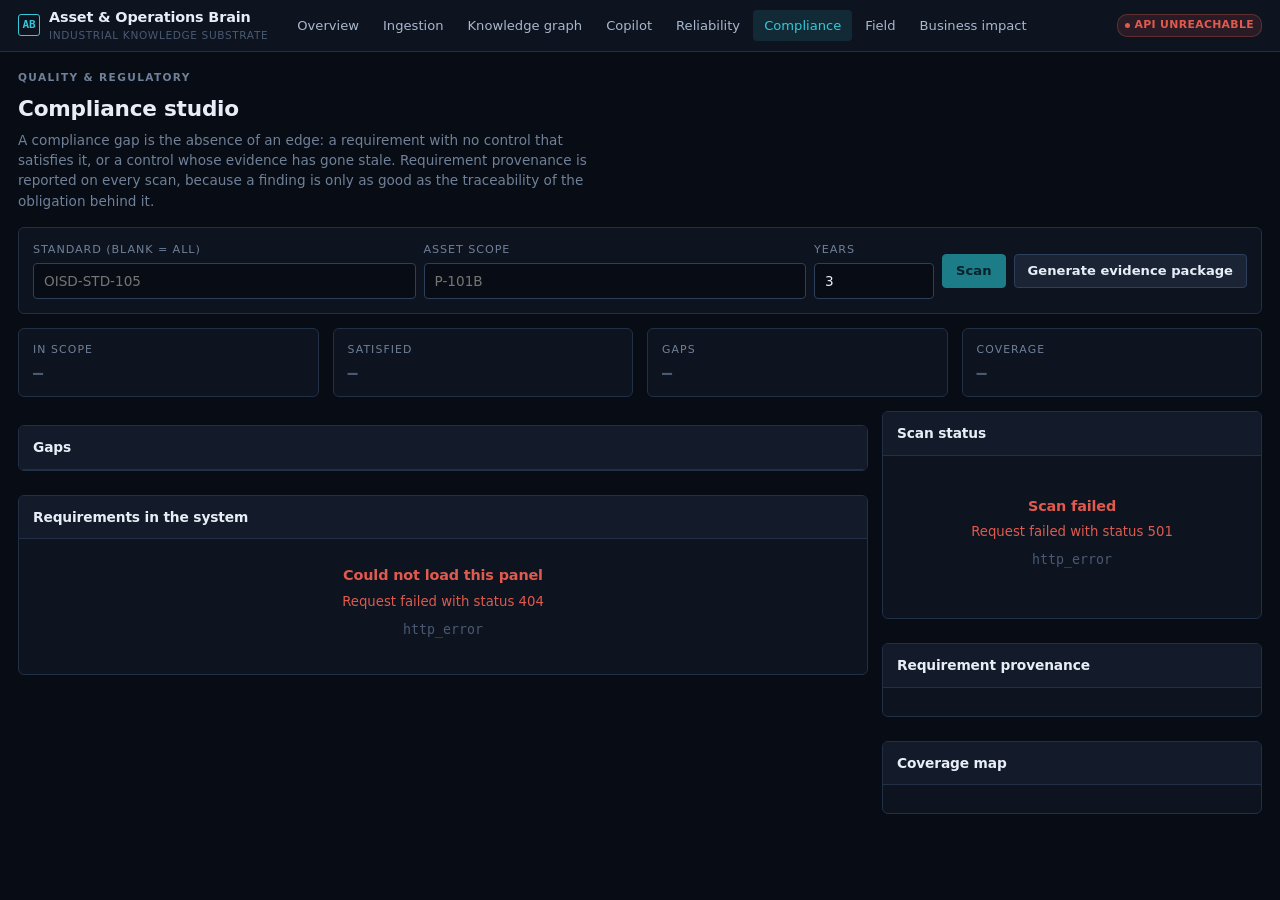
==== commit fbd03f9c: "Day 7: final production pass A release-candidate pass over the whole system: verify it from nothing," ====
--- a/web/compliance.html
+++ b/web/compliance.html
@@ -16,7 +16,7 @@
 <body>
   <header class="app-header" data-app-header></header>
 
-  <main class="app-main">
+  <main class="app-main" id="main" tabindex="-1">
     <div class="page-head">
       <div>
         <p class="eyebrow">Quality &amp; regulatory</p>
@@ -119,7 +119,7 @@
     import { api } from './js/api.js';
     import {
       esc, provBadge, renderLoading, renderError, renderEmpty, renderCapability,
-      mountHeader, mountSystemStatus, fmtDate, fmtNumber,
+      mountHeader, mountSystemStatus, fmtDate, fmtNumber, qs,
     } from './js/ui.js';
 
     mountHeader('compliance.html');
@@ -310,6 +310,18 @@
     });
 
     $('[data-close-detail]').addEventListener('click', () => { $('[data-detail-card]').hidden = true; });
+
+    // Same reasoning as the copilot: a compliance verdict is something an
+    // engineer forwards, and a verdict without a URL is a screenshot.
+    function applyDeepLink() {
+      const form = $('[data-scan-form]');
+      const asset = qs('asset') || qs('asset_tag');
+      const standard = qs('standard');
+      if (!asset && !standard) return;
+      if (asset) form.querySelector('[name="asset_tag"]').value = asset;
+      if (standard) form.querySelector('[name="standard"]').value = standard;
+      form.requestSubmit();
+    }
 
     $('[data-scan-form]').addEventListener('submit', (event) => {
       event.preventDefault();
@@ -468,6 +480,7 @@
       renderEvaluation();
     });
 
+    applyDeepLink();
   </script>
 </body>
 </html>
--- a/web/css/base.css
+++ b/web/css/base.css
@@ -368,6 +368,7 @@
 @keyframes shimmer { to { background-position: -200% 0; } }
 @media (prefers-reduced-motion: reduce) {
   .spinner, .skeleton { animation: none; }
+  .skip-link { transition: none; }
 }
 
 /* A capability that is not configured is a first-class UI state: it explains
@@ -432,6 +433,25 @@
   clip: rect(0 0 0 0); white-space: nowrap; border: 0;
 }
 
+/* Hidden until focused: the first Tab on any page offers to jump past eight
+   navigation links straight to the content. Mounted by mountHeader(). */
+.skip-link {
+  position: absolute; left: 8px; top: -60px; z-index: 100;
+  padding: 9px 14px; border-radius: 8px;
+  background: var(--accent); color: var(--bg-0);
+  font-size: 0.82rem; font-weight: 600; text-decoration: none;
+  transition: top .12s ease;
+}
+.skip-link:focus { top: 8px; }
+
+/* The skip target takes focus programmatically; it must not then draw a ring
+   around the entire page. */
+main:focus { outline: none; }
+
+/* An asset chip is a link, so it looks and focuses like one. */
+.tag.is-link { cursor: pointer; }
+.tag.is-link:focus-visible { outline: 2px solid var(--accent); outline-offset: 2px; }
+
 /* ------------------------------------------------------------------ responsive */
 
 @media (max-width: 1180px) {
@@ -608,3 +628,62 @@
   .alert-body { padding: 13px; }
   .alert-body button { min-height: 38px; }
 }
+
+/* ============================================================== drawing viewer
+   A rendered page with an SVG overlay on top. The overlay is separate from the
+   raster so the same render serves every highlight, and so a box stays crisp
+   when the reader zooms instead of becoming a blurry rectangle. */
+.drawing-viewer { display: flex; flex-direction: column; }
+.drawing-toolbar {
+  display: flex; align-items: center; justify-content: space-between; gap: 10px;
+  flex-wrap: wrap; padding: 9px 12px; border-bottom: 1px solid var(--line);
+  background: var(--bg-2);
+}
+.swatch { display: inline-block; width: 8px; height: 8px; border-radius: 2px; margin-right: 5px; }
+
+.drawing-stage { position: relative; overflow: auto; background: #fff; max-height: 70vh; }
+.drawing-page { display: block; width: 100%; height: auto; }
+.drawing-overlay {
+  position: absolute; inset: 0; width: 100%; height: 100%;
+  /* Boxes take clicks; the gaps between them do not, so the page can still be
+     panned and text selected around them. */
+  pointer-events: none;
+}
+.drawing-overlay .det { pointer-events: auto; cursor: pointer; transition: stroke-width .1s ease; }
+.drawing-overlay .det[data-detection]:hover { stroke-width: 3 !important; }
+.drawing-overlay .det.is-highlight {
+  /* Pulses once on load so the eye finds it on a dense A3 sheet. */
+  animation: det-pulse 1.4s ease-out 2;
+}
+@keyframes det-pulse {
+  0%, 100% { stroke-opacity: 1; }
+  50%      { stroke-opacity: .35; }
+}
+@media (prefers-reduced-motion: reduce) {
+  .drawing-overlay .det.is-highlight { animation: none; }
+}
+
+.drawing-legend { padding: 9px 12px; border-top: 1px solid var(--line); }
+.detection-detail { padding: 12px; border-top: 1px solid var(--line); background: var(--bg-2); }
+
+/* Touch targets on small screens.
+   44px is the practical floor for a fingertip, and this interface is used with
+   gloves on. Applied by viewport rather than by class so a control added later
+   inherits it instead of being missed — the alternative is auditing every
+   button every time the page changes, which is the kind of discipline that
+   holds for about a week. */
+@media (max-width: 820px) {
+  button, .btn, a.btn, summary, input, select, textarea {
+    min-height: 44px;
+  }
+  button.small, .btn.small, a.btn.small {
+    min-height: 44px;
+    padding-top: 0;
+    padding-bottom: 0;
+    display: inline-flex;
+    align-items: center;
+  }
+  /* Toolbars of small toggles get horizontal room too, so two adjacent
+     filters are not one 44px-tall miss. */
+  .drawing-toolbar button, .chip-row button { padding-left: 14px; padding-right: 14px; }
+}
